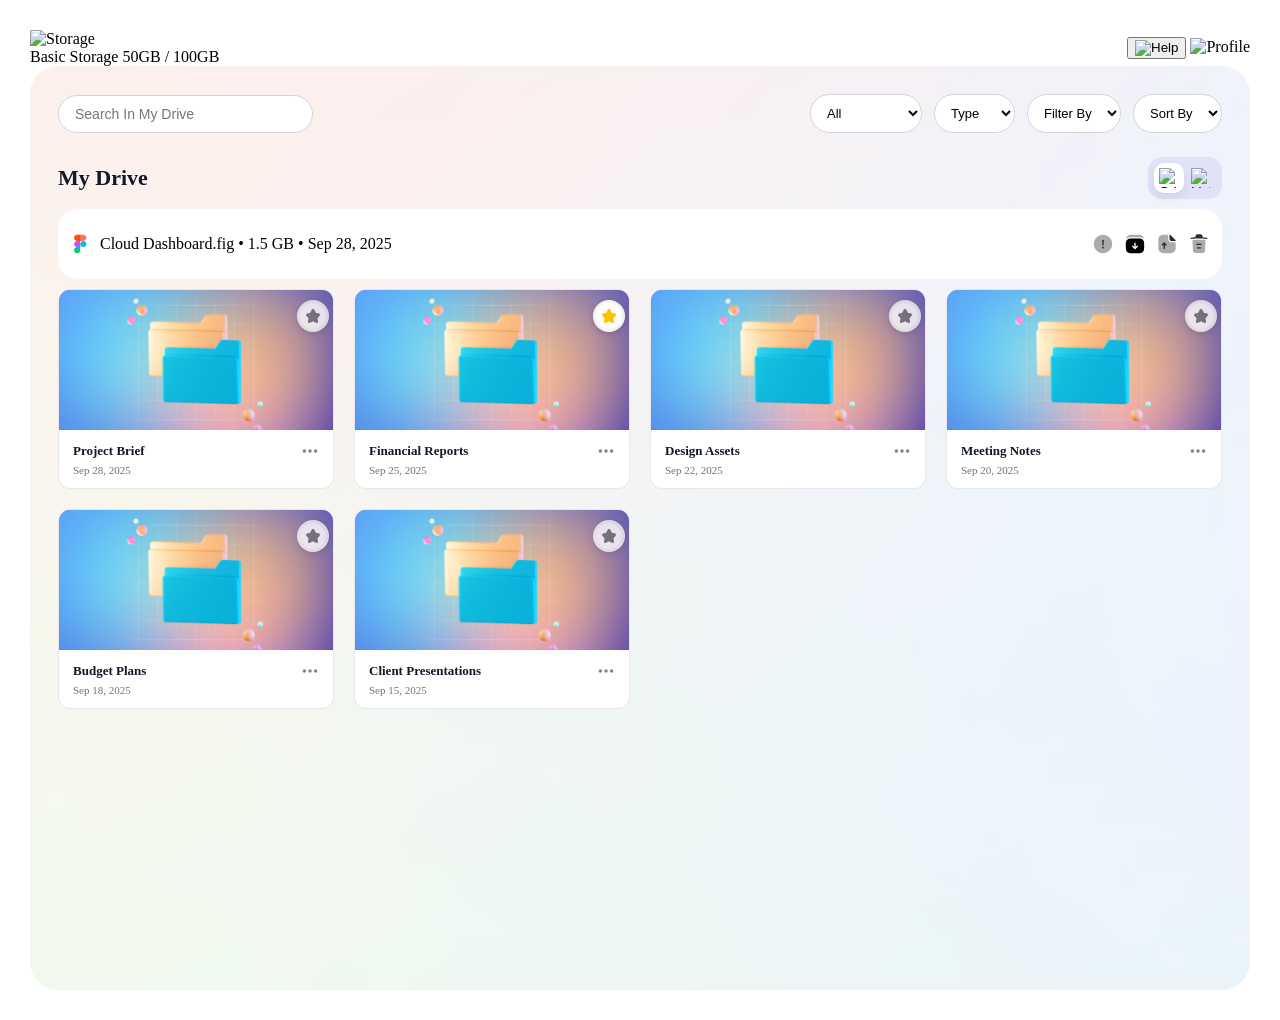
==== pages/bin.html @ cd3e1d52 "latest code 10/01/26" ====
<!DOCTYPE html>
<html lang="en">
  <head>
    <meta charset="UTF-8" />
    <meta name="viewport" content="width=device-width, initial-scale=1.0" />
    <title>My Drive - M'Clime</title>
    <link rel="stylesheet" href="../assets/styles/mydrive-styles.css" />
  </head>
  <body>
    <div class="main-card">
      <!-- Header - same as your original storage header -->
      <header class="header storage-header">
        <div class="storage-left">
          <img
            src="assets/images/header/storage.svg"
            alt="Storage"
            class="storage-icon"
          />

          <div class="storage-info">
            <div class="storage-text">
              <span class="header-title">Basic Storage</span>
              <span class="header-storage">50GB / 100GB</span>
            </div>

            <div class="storage-bar">
              <span class="storage-progress" style="width: 50%"></span>
            </div>
          </div>
        </div>

        <div class="storage-actions">
          <button class="icon-btn">
            <img src="assets/images/header/question.svg" alt="Help" />
          </button>

          <img
            src="assets/images/header/profile.svg"
            alt="Profile"
            class="profile-img"
          />
        </div>
      </header>
      <!-- My Drive Content - Google Drive style grid -->
      <div class="mydrive-content">
        <div class="view-controls">
          <div class="search-bar">
            <input
              type="text"
              class="search-input"
              placeholder="Search In My Drive"
            />
          </div>
          <div class="filters">
            <select class="filter-select">
              <option>All</option>
              <option>Documents</option>
              <option>Images</option>
              <option>Videos</option>
            </select>
            <select class="filter-select">
              <option>Type</option>
              <option>Name</option>
              <option>Size</option>
            </select>
            <select class="filter-select">
              <option>Filter By</option>
              <option>Name</option>
              <option>Size</option>
            </select>
            <select class="filter-select">
              <option>Sort By</option>
              <option>Name</option>
              <option>Size</option>
            </select>
          </div>
        </div>
        <div class="mydrive-header">
          <div class="page-title">My Drive</div>

          <div class="view-toggle">
            <button class="view-btn active">
              <img src="assets/images/mydrive/grid.svg" alt="Grid view" />
            </button>
            <button class="view-btn">
              <img src="assets/images/mydrive/list.svg" alt="List view" />
            </button>
          </div>
        </div>

        <div class="page-header">
          <div class="page-header-info">
            <img src="../assets/images/mydrive/figam_wb.svg" alt="" />
            <p>
              <span>Cloud Dashboard.fig </span> • <span> 1.5 GB </span> •
              <span> Sep 28, 2025</span>
            </p>
            <button class="view_detils">
              <img
                src="../assets/images/mydrive/search_docs.svg"
                alt="search"
                width="16"
                height="16"
              />
              View Details
            </button>
          </div>
          <div class="action_images">
            <img
              src="../assets/images/mydrive/info_circle.svg"
              alt="info"
              width="22"
              height="22"
            />
            <img
              src="../assets/images/mydrive/download.svg"
              alt="download"
              width="22"
              height="22"
            />
            <img
              src="../assets/images/mydrive/rename.svg"
              alt="rename"
              width="22"
              height="22"
            />
            <img
              src="../assets/images/mydrive/delete.svg"
              alt="delete"
              width="22"
              height="22"
            />
          </div>
        </div>
        <div class="files-grid">
          <!-- File Card 1 with both stars -->
          <div class="file-card folder">
            <div class="file-thumbnail">
              <img src="../assets/images/home/file.svg" alt="Folder" />
              <div class="file-rating">
                <img
                  src="../assets/images/home/inactive_star.svg"
                  alt="inactive star"
                  class="rating-icon inactive-star-icon"
                />
              </div>
            </div>
            <div class="file-info">
              <div class="file-name-wrapper">
                <div class="file-name">Project Brief</div>
                <img
                  src="../assets/images/common/three_dot.svg"
                  alt="options"
                  class="three-dots"
                />
              </div>
              <div class="file-date">Sep 28, 2025</div>
            </div>
          </div>

          <!-- File Card 2 with only active star -->
          <div class="file-card folder">
            <div class="file-thumbnail">
              <img src="../assets/images/home/file.svg" alt="Folder" />
              <div class="file-rating">
                <img
                  src="../assets/images/home/star.svg"
                  alt="star"
                  class="rating-icon star-icon"
                />
              </div>
            </div>
            <div class="file-info">
              <div class="file-name-wrapper">
                <div class="file-name">Financial Reports</div>
                <img
                  src="../assets/images/common/three_dot.svg"
                  alt="options"
                  class="three-dots"
                />
              </div>
              <div class="file-date">Sep 25, 2025</div>
            </div>
          </div>

          <!-- File Card 3 with only inactive star -->
          <div class="file-card folder">
            <div class="file-thumbnail">
              <img src="../assets/images/home/file.svg" alt="Folder" />
              <div class="file-rating">
                <img
                  src="../assets/images/home/inactive_star.svg"
                  alt="inactive star"
                  class="rating-icon inactive-star-icon"
                />
              </div>
            </div>
            <div class="file-info">
              <div class="file-name-wrapper">
                <div class="file-name">Design Assets</div>
                <img
                  src="../assets/images/common/three_dot.svg"
                  alt="options"
                  class="three-dots"
                />
              </div>
              <div class="file-date">Sep 22, 2025</div>
            </div>
          </div>

          <!-- File Card 4 with both stars -->
          <div class="file-card folder">
            <div class="file-thumbnail">
              <img src="../assets/images/home/file.svg" alt="Folder" />
              <div class="file-rating">
                <img
                  src="../assets/images/home/inactive_star.svg"
                  alt="inactive star"
                  class="rating-icon inactive-star-icon"
                />
              </div>
            </div>
            <div class="file-info">
              <div class="file-name-wrapper">
                <div class="file-name">Meeting Notes</div>
                <img
                  src="../assets/images/common/three_dot.svg"
                  alt="options"
                  class="three-dots"
                />
              </div>
              <div class="file-date">Sep 20, 2025</div>
            </div>
          </div>

          <!-- File Card 5 with no stars -->
          <div class="file-card folder">
            <div class="file-thumbnail">
              <img src="../assets/images/home/file.svg" alt="Folder" />
              <div class="file-rating">
                <img
                  src="../assets/images/home/inactive_star.svg"
                  alt="inactive star"
                  class="rating-icon inactive-star-icon"
                />
              </div>
            </div>

            <div class="file-info">
              <div class="file-name-wrapper">
                <div class="file-name">Budget Plans</div>
                <img
                  src="../assets/images/common/three_dot.svg"
                  alt="options"
                  class="three-dots"
                />
              </div>
              <div class="file-date">Sep 18, 2025</div>
            </div>
          </div>

          <!-- File Card 6 with both stars -->
          <div class="file-card folder">
            <div class="file-thumbnail">
              <img src="../assets/images/home/file.svg" alt="Folder" />
              <div class="file-rating">
                <img
                  src="../assets/images/home/inactive_star.svg"
                  alt="inactive star"
                  class="rating-icon inactive-star-icon"
                />
              </div>
            </div>
            <div class="file-info">
              <div class="file-name-wrapper">
                <div class="file-name">Client Presentations</div>
                <img
                  src="../assets/images/common/three_dot.svg"
                  alt="options"
                  class="three-dots"
                />
              </div>
              <div class="file-date">Sep 15, 2025</div>
            </div>
          </div>
        </div>
      </div>
    </div>
  </body>
</html>
---- assets/styles/mydrive-styles.css ----
/* mydrive-styles.css */

.main-card {
  flex: 1;
  background: #fff;
  backdrop-filter: blur(10px);
  border-radius: 20px;
  padding: 22px;
  box-shadow: var(--shadow);
  overflow-y: auto;
  display: flex;
  flex-direction: column;
  min-height: calc(100vh - 32px);
}

/* Reuse your existing header styles (just copy them here or import) */
.storage-header {
  display: flex;
  justify-content: space-between;
  align-items: center;
}

/* ... paste all your original .storage-left, .storage-info, .storage-bar, etc. styles here ... */

.mydrive-content {
  background: url("../images/common/global_bg.svg") center / cover no-repeat,
    rgba(255, 255, 255, 0.95);
  min-height: calc(100vh - 32px);
  padding: 28px 28px;
  border-radius: 28px;
}

.view-controls {
  display: flex;
  justify-content: space-between;
  align-items: center;
  margin-bottom: 24px;
  flex-wrap: wrap;
  gap: 16px;
}

.search-bar {
  flex: 1;
  min-width: 280px;
}

.search-input {
  width: 30%;
  padding: 10px 16px;
  border: 1px solid #d1d5db;
  border-radius: 24px;
  font-size: 14px;
  background: white;
}

.filters {
  display: flex;
  gap: 12px;
  flex-wrap: wrap;
}

.filter-select {
  padding: 10px 12px;
  border: 1px solid #d1d5db;
  border-radius: 24px;
  background: white;
  font-size: 13px;
  cursor: pointer;
}

.mydrive-header {
  display: flex;
  align-items: center;
  justify-content: space-between;
  margin-bottom: 10px;
}

.page-title {
  font-size: 22px;
  font-weight: 600;
  color: #111827;
}

/* Toggle container */
.view-toggle {
  display: flex;
  align-items: center;
  background: #eef2ff;
  border-radius: 14px;
  padding: 6px;
  gap: 2px;
  background: #e0e2f7;
}

/* Buttons */
.view-btn {
  width: 30px;
  height: 30px;
  border-radius: 10px;
  border: none;
  background: transparent;
  display: flex;
  align-items: center;
  justify-content: center;
  cursor: pointer;
  transition: all 0.2s ease;
}

/* Active state (blue icon background like image) */
.view-btn.active {
  background: #ffffff;
  box-shadow: 0 4px 10px rgba(0, 0, 0, 0.08);
}

/* Icons */
.view-btn img {
  width: 20px;
  height: 20px;
}

.page-header {
  display: flex;
  justify-content: space-between;
  align-items: center;
  background-color: #fff;
  padding: 10px 12px;
  margin-bottom: 10px;
  border-radius: 20px;
}
.page-header-info {
  display: flex;
  justify-content: center;
  align-items: center;
  gap: 10px;
}
.view_detils {
  display: flex;
  justify-content: center;
  align-items: center;
  background-color: var(--primary);
  padding: 8px 10px;
  gap: 6px;
  color: #fff;
  border-radius: 8px;
  border: var(--primary);
}
.action_images {
  display: flex;
  justify-content: center;
  align-items: center;
  gap: 10px;
}

.files-grid {
  display: grid;
  grid-template-columns: repeat(auto-fill, minmax(220px, 1fr));
  gap: 20px;
}

.file-card {
  background: white;
  border-radius: 12px;
  overflow: hidden;
  border: 1px solid #e5e7eb;
  transition: all 0.2s ease;
  cursor: pointer;
  position: relative;
}

.file-card:hover {
  transform: translateY(-4px);
  box-shadow: 0 10px 20px rgba(0, 0, 0, 0.08);
  border-color: #cbd5e1;
}

.file-thumbnail {
  width: 100%;
  height: 140px;
  background: linear-gradient(135deg, #f3f4f6, #e5e7eb);
  display: flex;
  align-items: center;
  justify-content: center;
  position: relative;
}

.file-thumbnail img {
  width: 100%;
  height: 100%;
  object-fit: cover;
}

.file-card.folder .file-thumbnail {
  background: linear-gradient(135deg, #60a5fa, #a78bfa);
}

/* Star rating styles */
.file-rating {
  position: absolute;
  top: 10px;
  right: 10px;
  display: flex;
  flex-direction: column;
  gap: 4px;
  z-index: 2;
}

.rating-icon {
  width: 20px;
  height: 20px;
  background: rgba(255, 255, 255, 0.9);
  border-radius: 50%;
  padding: 3px;
  box-shadow: 0 2px 6px rgba(0, 0, 0, 0.15);
  transition: all 0.2s ease;
}

.rating-icon:hover {
  transform: scale(1.1);
  box-shadow: 0 3px 8px rgba(0, 0, 0, 0.2);
}

.star-icon {
}

.inactive-star-icon {
  opacity: 0.8;
}

.file-info {
  padding: 12px 14px;
}

.file-name-wrapper {
  display: flex;
  align-items: center;
  justify-content: space-between;
  margin-bottom: 4px;
  gap: 8px;
}

.file-name {
  font-size: 13px;
  font-weight: 600;
  color: #111827;
  white-space: nowrap;
  overflow: hidden;
  text-overflow: ellipsis;
  flex: 1;
}

.three-dots {
  width: 18px;
  height: 18px;
  opacity: 0.6;
  cursor: pointer;
  flex-shrink: 0;
}

.three-dots:hover {
  opacity: 1;
}

.file-date {
  font-size: 11px;
  color: #6b7280;
}

/* Responsive */
@media (max-width: 768px) {
  .files-grid {
    grid-template-columns: repeat(auto-fill, minmax(160px, 1fr));
    gap: 16px;
  }

  .view-controls {
    flex-direction: column;
    align-items: stretch;
  }

  .file-thumbnail {
    height: 120px;
  }

  .rating-icon {
    width: 18px;
    height: 18px;
  }
}

@media (max-width: 480px) {
  .files-grid {
    grid-template-columns: 1fr;
  }

  .file-thumbnail {
    height: 140px;
  }

  .rating-icon {
    width: 22px;
    height: 22px;
  }
}
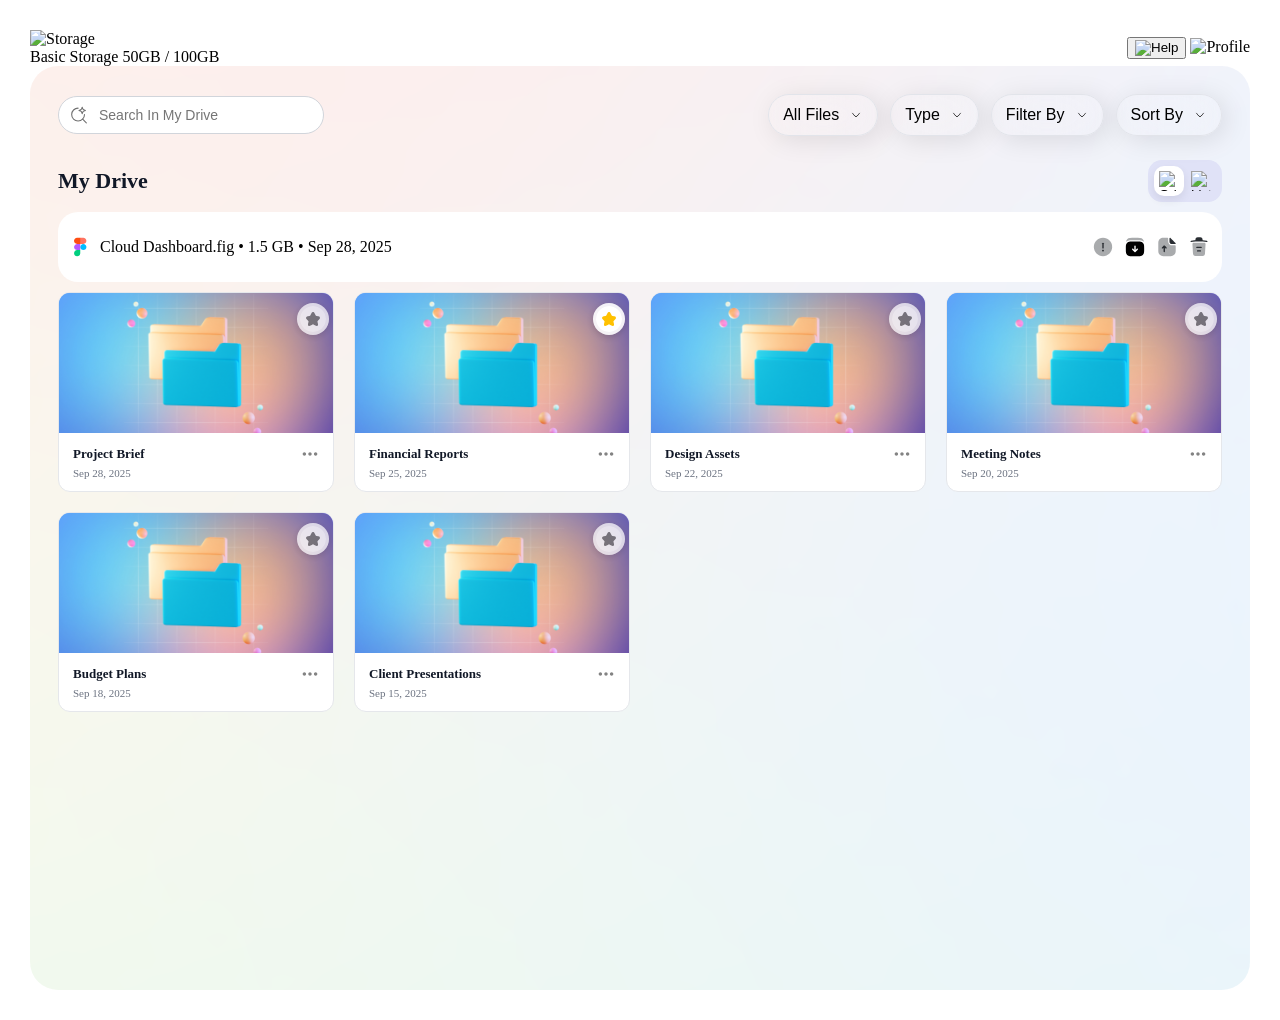
==== commit 955b0d5d: "Implemented common dropdown UI" ====
--- a/pages/bin.html
+++ b/pages/bin.html
@@ -1,290 +1,239 @@
 <!DOCTYPE html>
 <html lang="en">
-  <head>
-    <meta charset="UTF-8" />
-    <meta name="viewport" content="width=device-width, initial-scale=1.0" />
-    <title>My Drive - M'Clime</title>
-    <link rel="stylesheet" href="../assets/styles/mydrive-styles.css" />
-  </head>
-  <body>
-    <div class="main-card">
-      <!-- Header - same as your original storage header -->
-      <header class="header storage-header">
-        <div class="storage-left">
-          <img
-            src="assets/images/header/storage.svg"
-            alt="Storage"
-            class="storage-icon"
-          />
-
-          <div class="storage-info">
-            <div class="storage-text">
-              <span class="header-title">Basic Storage</span>
-              <span class="header-storage">50GB / 100GB</span>
-            </div>
-
-            <div class="storage-bar">
-              <span class="storage-progress" style="width: 50%"></span>
-            </div>
-          </div>
-        </div>
-
-        <div class="storage-actions">
-          <button class="icon-btn">
-            <img src="assets/images/header/question.svg" alt="Help" />
+
+<head>
+  <meta charset="UTF-8" />
+  <meta name="viewport" content="width=device-width, initial-scale=1.0" />
+  <title>My Drive - M'Clime</title>
+  <link rel="stylesheet" href="../assets/styles/mydrive-styles.css" />
+</head>
+
+<body>
+  <div class="main-card">
+    <!-- Header - same as your original storage header -->
+    <header class="header storage-header">
+      <div class="storage-left">
+        <img src="assets/images/header/storage.svg" alt="Storage" class="storage-icon" />
+
+        <div class="storage-info">
+          <div class="storage-text">
+            <span class="header-title">Basic Storage</span>
+            <span class="header-storage">50GB / 100GB</span>
+          </div>
+
+          <div class="storage-bar">
+            <span class="storage-progress" style="width: 50%"></span>
+          </div>
+        </div>
+      </div>
+
+      <div class="storage-actions">
+        <button class="icon-btn">
+          <img src="assets/images/header/question.svg" alt="Help" />
+        </button>
+
+        <img src="assets/images/header/profile.svg" alt="Profile" class="profile-img" />
+      </div>
+    </header>
+    <!-- My Drive Content - Google Drive style grid -->
+    <div class="mydrive-content">
+      <div class="view-controls">
+        <div class="search-bar">
+          <img src="../assets/images/search.svg" alt="search">
+          <input type="text" class="search-input" placeholder="Search In My Drive" />
+        </div>
+        <div class="filters">
+          <div class="custom-dropdown" data-filter="category">
+            <button class="dropdown-btn">
+              <span>All Files</span>
+              <img src="../assets/images/arrow-down.svg" />
+            </button>
+            <ul class="dropdown-menu">
+              <li data-value="all">All Files</li>
+              <li data-value="Documents">Documents</li>
+              <li data-value="Images">Images</li>
+              <li data-value="Videos">Videos</li>
+            </ul>
+          </div>
+
+          <div class="custom-dropdown" data-type="type">
+            <button class="dropdown-btn">
+              <span>Type</span>
+              <img src="../assets/images/arrow-down.svg" />
+            </button>
+            <ul class="dropdown-menu">
+              <li data-value="name">Name</li>
+              <li data-value="size">Size</li>
+            </ul>
+          </div>
+
+          <div class="custom-dropdown" data-type="filter">
+            <button class="dropdown-btn">
+              <span>Filter By</span>
+              <img src="../assets/images/arrow-down.svg" />
+            </button>
+            <ul class="dropdown-menu">
+              <li data-value="name">Name</li>
+              <li data-value="size">Size</li>
+            </ul>
+          </div>
+
+          <div class="custom-dropdown" data-filter="sort">
+            <button class="dropdown-btn">
+              <span>Sort By</span>
+              <img src="../assets/images/arrow-down.svg" />
+            </button>
+            <ul class="dropdown-menu">
+              <li data-value="name">Name</li>
+              <li data-value="size">Size</li>
+              <li data-value="date">Date</li>
+            </ul>
+          </div>
+        </div>
+      </div>
+      <div class="mydrive-header">
+        <div class="page-title">My Drive</div>
+
+        <div class="view-toggle">
+          <button class="view-btn active">
+            <img src="assets/images/mydrive/grid.svg" alt="Grid view" />
           </button>
-
-          <img
-            src="assets/images/header/profile.svg"
-            alt="Profile"
-            class="profile-img"
-          />
-        </div>
-      </header>
-      <!-- My Drive Content - Google Drive style grid -->
-      <div class="mydrive-content">
-        <div class="view-controls">
-          <div class="search-bar">
-            <input
-              type="text"
-              class="search-input"
-              placeholder="Search In My Drive"
-            />
-          </div>
-          <div class="filters">
-            <select class="filter-select">
-              <option>All</option>
-              <option>Documents</option>
-              <option>Images</option>
-              <option>Videos</option>
-            </select>
-            <select class="filter-select">
-              <option>Type</option>
-              <option>Name</option>
-              <option>Size</option>
-            </select>
-            <select class="filter-select">
-              <option>Filter By</option>
-              <option>Name</option>
-              <option>Size</option>
-            </select>
-            <select class="filter-select">
-              <option>Sort By</option>
-              <option>Name</option>
-              <option>Size</option>
-            </select>
-          </div>
-        </div>
-        <div class="mydrive-header">
-          <div class="page-title">My Drive</div>
-
-          <div class="view-toggle">
-            <button class="view-btn active">
-              <img src="assets/images/mydrive/grid.svg" alt="Grid view" />
-            </button>
-            <button class="view-btn">
-              <img src="assets/images/mydrive/list.svg" alt="List view" />
-            </button>
-          </div>
-        </div>
-
-        <div class="page-header">
-          <div class="page-header-info">
-            <img src="../assets/images/mydrive/figam_wb.svg" alt="" />
-            <p>
-              <span>Cloud Dashboard.fig </span> • <span> 1.5 GB </span> •
-              <span> Sep 28, 2025</span>
-            </p>
-            <button class="view_detils">
-              <img
-                src="../assets/images/mydrive/search_docs.svg"
-                alt="search"
-                width="16"
-                height="16"
-              />
-              View Details
-            </button>
-          </div>
-          <div class="action_images">
-            <img
-              src="../assets/images/mydrive/info_circle.svg"
-              alt="info"
-              width="22"
-              height="22"
-            />
-            <img
-              src="../assets/images/mydrive/download.svg"
-              alt="download"
-              width="22"
-              height="22"
-            />
-            <img
-              src="../assets/images/mydrive/rename.svg"
-              alt="rename"
-              width="22"
-              height="22"
-            />
-            <img
-              src="../assets/images/mydrive/delete.svg"
-              alt="delete"
-              width="22"
-              height="22"
-            />
-          </div>
-        </div>
-        <div class="files-grid">
-          <!-- File Card 1 with both stars -->
-          <div class="file-card folder">
-            <div class="file-thumbnail">
-              <img src="../assets/images/home/file.svg" alt="Folder" />
-              <div class="file-rating">
-                <img
-                  src="../assets/images/home/inactive_star.svg"
-                  alt="inactive star"
-                  class="rating-icon inactive-star-icon"
-                />
-              </div>
-            </div>
-            <div class="file-info">
-              <div class="file-name-wrapper">
-                <div class="file-name">Project Brief</div>
-                <img
-                  src="../assets/images/common/three_dot.svg"
-                  alt="options"
-                  class="three-dots"
-                />
-              </div>
-              <div class="file-date">Sep 28, 2025</div>
-            </div>
-          </div>
-
-          <!-- File Card 2 with only active star -->
-          <div class="file-card folder">
-            <div class="file-thumbnail">
-              <img src="../assets/images/home/file.svg" alt="Folder" />
-              <div class="file-rating">
-                <img
-                  src="../assets/images/home/star.svg"
-                  alt="star"
-                  class="rating-icon star-icon"
-                />
-              </div>
-            </div>
-            <div class="file-info">
-              <div class="file-name-wrapper">
-                <div class="file-name">Financial Reports</div>
-                <img
-                  src="../assets/images/common/three_dot.svg"
-                  alt="options"
-                  class="three-dots"
-                />
-              </div>
-              <div class="file-date">Sep 25, 2025</div>
-            </div>
-          </div>
-
-          <!-- File Card 3 with only inactive star -->
-          <div class="file-card folder">
-            <div class="file-thumbnail">
-              <img src="../assets/images/home/file.svg" alt="Folder" />
-              <div class="file-rating">
-                <img
-                  src="../assets/images/home/inactive_star.svg"
-                  alt="inactive star"
-                  class="rating-icon inactive-star-icon"
-                />
-              </div>
-            </div>
-            <div class="file-info">
-              <div class="file-name-wrapper">
-                <div class="file-name">Design Assets</div>
-                <img
-                  src="../assets/images/common/three_dot.svg"
-                  alt="options"
-                  class="three-dots"
-                />
-              </div>
-              <div class="file-date">Sep 22, 2025</div>
-            </div>
-          </div>
-
-          <!-- File Card 4 with both stars -->
-          <div class="file-card folder">
-            <div class="file-thumbnail">
-              <img src="../assets/images/home/file.svg" alt="Folder" />
-              <div class="file-rating">
-                <img
-                  src="../assets/images/home/inactive_star.svg"
-                  alt="inactive star"
-                  class="rating-icon inactive-star-icon"
-                />
-              </div>
-            </div>
-            <div class="file-info">
-              <div class="file-name-wrapper">
-                <div class="file-name">Meeting Notes</div>
-                <img
-                  src="../assets/images/common/three_dot.svg"
-                  alt="options"
-                  class="three-dots"
-                />
-              </div>
-              <div class="file-date">Sep 20, 2025</div>
-            </div>
-          </div>
-
-          <!-- File Card 5 with no stars -->
-          <div class="file-card folder">
-            <div class="file-thumbnail">
-              <img src="../assets/images/home/file.svg" alt="Folder" />
-              <div class="file-rating">
-                <img
-                  src="../assets/images/home/inactive_star.svg"
-                  alt="inactive star"
-                  class="rating-icon inactive-star-icon"
-                />
-              </div>
-            </div>
-
-            <div class="file-info">
-              <div class="file-name-wrapper">
-                <div class="file-name">Budget Plans</div>
-                <img
-                  src="../assets/images/common/three_dot.svg"
-                  alt="options"
-                  class="three-dots"
-                />
-              </div>
-              <div class="file-date">Sep 18, 2025</div>
-            </div>
-          </div>
-
-          <!-- File Card 6 with both stars -->
-          <div class="file-card folder">
-            <div class="file-thumbnail">
-              <img src="../assets/images/home/file.svg" alt="Folder" />
-              <div class="file-rating">
-                <img
-                  src="../assets/images/home/inactive_star.svg"
-                  alt="inactive star"
-                  class="rating-icon inactive-star-icon"
-                />
-              </div>
-            </div>
-            <div class="file-info">
-              <div class="file-name-wrapper">
-                <div class="file-name">Client Presentations</div>
-                <img
-                  src="../assets/images/common/three_dot.svg"
-                  alt="options"
-                  class="three-dots"
-                />
-              </div>
-              <div class="file-date">Sep 15, 2025</div>
-            </div>
+          <button class="view-btn">
+            <img src="assets/images/mydrive/list.svg" alt="List view" />
+          </button>
+        </div>
+      </div>
+
+      <div class="page-header">
+        <div class="page-header-info">
+          <img src="../assets/images/mydrive/figam_wb.svg" alt="" />
+          <p>
+            <span>Cloud Dashboard.fig </span> • <span> 1.5 GB </span> •
+            <span> Sep 28, 2025</span>
+          </p>
+          <button class="view_detils">
+            <img src="../assets/images/mydrive/search_docs.svg" alt="search" width="16" height="16" />
+            View Details
+          </button>
+        </div>
+        <div class="action_images">
+          <img src="../assets/images/mydrive/info_circle.svg" alt="info" width="22" height="22" />
+          <img src="../assets/images/mydrive/download.svg" alt="download" width="22" height="22" />
+          <img src="../assets/images/mydrive/rename.svg" alt="rename" width="22" height="22" />
+          <img src="../assets/images/mydrive/delete.svg" alt="delete" width="22" height="22" />
+        </div>
+      </div>
+      <div class="files-grid">
+        <!-- File Card 1 with both stars -->
+        <div class="file-card folder">
+          <div class="file-thumbnail">
+            <img src="../assets/images/home/file.svg" alt="Folder" />
+            <div class="file-rating">
+              <img src="../assets/images/home/inactive_star.svg" alt="inactive star"
+                class="rating-icon inactive-star-icon" />
+            </div>
+          </div>
+          <div class="file-info">
+            <div class="file-name-wrapper">
+              <div class="file-name">Project Brief</div>
+              <img src="../assets/images/common/three_dot.svg" alt="options" class="three-dots" />
+            </div>
+            <div class="file-date">Sep 28, 2025</div>
+          </div>
+        </div>
+
+        <!-- File Card 2 with only active star -->
+        <div class="file-card folder">
+          <div class="file-thumbnail">
+            <img src="../assets/images/home/file.svg" alt="Folder" />
+            <div class="file-rating">
+              <img src="../assets/images/home/star.svg" alt="star" class="rating-icon star-icon" />
+            </div>
+          </div>
+          <div class="file-info">
+            <div class="file-name-wrapper">
+              <div class="file-name">Financial Reports</div>
+              <img src="../assets/images/common/three_dot.svg" alt="options" class="three-dots" />
+            </div>
+            <div class="file-date">Sep 25, 2025</div>
+          </div>
+        </div>
+
+        <!-- File Card 3 with only inactive star -->
+        <div class="file-card folder">
+          <div class="file-thumbnail">
+            <img src="../assets/images/home/file.svg" alt="Folder" />
+            <div class="file-rating">
+              <img src="../assets/images/home/inactive_star.svg" alt="inactive star"
+                class="rating-icon inactive-star-icon" />
+            </div>
+          </div>
+          <div class="file-info">
+            <div class="file-name-wrapper">
+              <div class="file-name">Design Assets</div>
+              <img src="../assets/images/common/three_dot.svg" alt="options" class="three-dots" />
+            </div>
+            <div class="file-date">Sep 22, 2025</div>
+          </div>
+        </div>
+
+        <!-- File Card 4 with both stars -->
+        <div class="file-card folder">
+          <div class="file-thumbnail">
+            <img src="../assets/images/home/file.svg" alt="Folder" />
+            <div class="file-rating">
+              <img src="../assets/images/home/inactive_star.svg" alt="inactive star"
+                class="rating-icon inactive-star-icon" />
+            </div>
+          </div>
+          <div class="file-info">
+            <div class="file-name-wrapper">
+              <div class="file-name">Meeting Notes</div>
+              <img src="../assets/images/common/three_dot.svg" alt="options" class="three-dots" />
+            </div>
+            <div class="file-date">Sep 20, 2025</div>
+          </div>
+        </div>
+
+        <!-- File Card 5 with no stars -->
+        <div class="file-card folder">
+          <div class="file-thumbnail">
+            <img src="../assets/images/home/file.svg" alt="Folder" />
+            <div class="file-rating">
+              <img src="../assets/images/home/inactive_star.svg" alt="inactive star"
+                class="rating-icon inactive-star-icon" />
+            </div>
+          </div>
+
+          <div class="file-info">
+            <div class="file-name-wrapper">
+              <div class="file-name">Budget Plans</div>
+              <img src="../assets/images/common/three_dot.svg" alt="options" class="three-dots" />
+            </div>
+            <div class="file-date">Sep 18, 2025</div>
+          </div>
+        </div>
+
+        <!-- File Card 6 with both stars -->
+        <div class="file-card folder">
+          <div class="file-thumbnail">
+            <img src="../assets/images/home/file.svg" alt="Folder" />
+            <div class="file-rating">
+              <img src="../assets/images/home/inactive_star.svg" alt="inactive star"
+                class="rating-icon inactive-star-icon" />
+            </div>
+          </div>
+          <div class="file-info">
+            <div class="file-name-wrapper">
+              <div class="file-name">Client Presentations</div>
+              <img src="../assets/images/common/three_dot.svg" alt="options" class="three-dots" />
+            </div>
+            <div class="file-date">Sep 15, 2025</div>
           </div>
         </div>
       </div>
     </div>
-  </body>
-</html>
+  </div>
+</body>
+
+</html>
--- a/assets/styles/mydrive-styles.css
+++ b/assets/styles/mydrive-styles.css
@@ -42,15 +42,26 @@
 .search-bar {
   flex: 1;
   min-width: 280px;
+  position: relative;
+}
+
+.search-bar img {
+  position: absolute;
+  top: 8px;
+  left: 10px;
 }
 
 .search-input {
   width: 30%;
-  padding: 10px 16px;
+  padding: 10px 16px 10px 40px;
   border: 1px solid #d1d5db;
   border-radius: 24px;
   font-size: 14px;
   background: white;
+}
+
+.search-input:focus {
+  outline: none;
 }
 
 .filters {
@@ -66,6 +77,69 @@
   background: white;
   font-size: 13px;
   cursor: pointer;
+}
+
+.custom-dropdown {
+  position: relative;
+  min-width: fit-content;
+  font-family: inherit;
+}
+
+.dropdown-btn {
+  width: 100%;
+  height: 42px;
+  padding: 0 14px;
+  background: transparent;
+  border: 1px solid #e2e4ea;
+  color: var(--text-base);
+  border-radius: 10px;
+  display: flex;
+  justify-content: space-between;
+  align-items: center;
+  cursor: pointer;
+  font-size: 16px;
+  font-weight: 400;
+  gap: 10px;
+  backdrop-filter: blur(23px);
+  box-shadow: 5px 4px 27px 0px #0000001A;
+  border-radius: 100px;
+}
+
+.dropdown-btn img {
+  width: 14px;
+  transition: transform 0.2s ease;
+}
+
+.custom-dropdown.active .dropdown-btn img {
+  transform: rotate(180deg);
+}
+
+.dropdown-menu {
+  position: absolute;
+  top: 48px;
+  left: 0;
+  width: 100%;
+  background: #fff;
+  border: 1px solid #e2e4ea;
+  border-radius: 10px;
+  box-shadow: 0 8px 24px rgba(0, 0, 0, 0.08);
+  display: none;
+  z-index: 100;
+  overflow: hidden;
+}
+
+.dropdown-menu li {
+  padding: 10px 14px;
+  cursor: pointer;
+  font-size: 14px;
+}
+
+.dropdown-menu li:hover {
+  background: #f5f7fb;
+}
+
+.custom-dropdown.active .dropdown-menu {
+  display: block;
 }
 
 .mydrive-header {
@@ -127,12 +201,14 @@
   margin-bottom: 10px;
   border-radius: 20px;
 }
+
 .page-header-info {
   display: flex;
   justify-content: center;
   align-items: center;
   gap: 10px;
 }
+
 .view_detils {
   display: flex;
   justify-content: center;
@@ -144,6 +220,7 @@
   border-radius: 8px;
   border: var(--primary);
 }
+
 .action_images {
   display: flex;
   justify-content: center;
@@ -219,9 +296,6 @@
   box-shadow: 0 3px 8px rgba(0, 0, 0, 0.2);
 }
 
-.star-icon {
-}
-
 .inactive-star-icon {
   opacity: 0.8;
 }
@@ -300,4 +374,4 @@
     width: 22px;
     height: 22px;
   }
-}
+}
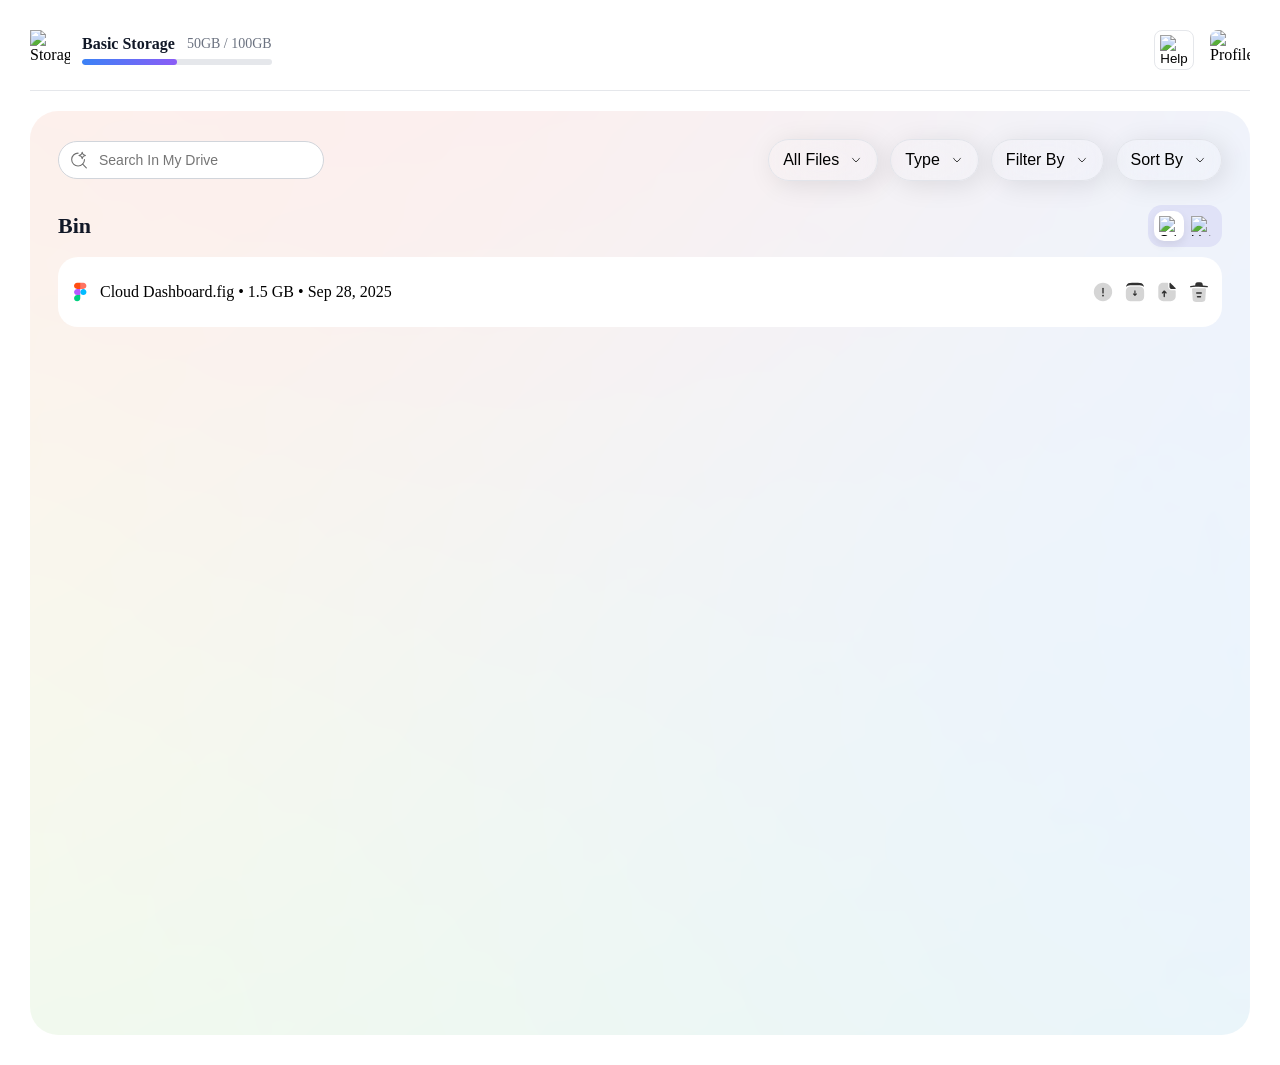
==== commit 3cdc41fa: "starred and bin" ====
--- a/pages/bin.html
+++ b/pages/bin.html
@@ -4,8 +4,8 @@
 <head>
   <meta charset="UTF-8" />
   <meta name="viewport" content="width=device-width, initial-scale=1.0" />
-  <title>My Drive - M'Clime</title>
-  <link rel="stylesheet" href="../assets/styles/mydrive-styles.css" />
+  <title>Bin - M'Clime</title>
+  <link rel="stylesheet" href="../assets/styles/bin-styles.css" />
 </head>
 
 <body>
@@ -92,13 +92,13 @@
         </div>
       </div>
       <div class="mydrive-header">
-        <div class="page-title">My Drive</div>
+        <div class="page-title">Bin</div>
 
         <div class="view-toggle">
-          <button class="view-btn active">
+          <button class="view-btn active" data-view="grid">
             <img src="assets/images/mydrive/grid.svg" alt="Grid view" />
           </button>
-          <button class="view-btn">
+          <button class="view-btn" data-view="list">
             <img src="assets/images/mydrive/list.svg" alt="List view" />
           </button>
         </div>
@@ -123,117 +123,10 @@
           <img src="../assets/images/mydrive/delete.svg" alt="delete" width="22" height="22" />
         </div>
       </div>
-      <div class="files-grid">
-        <!-- File Card 1 with both stars -->
-        <div class="file-card folder">
-          <div class="file-thumbnail">
-            <img src="../assets/images/home/file.svg" alt="Folder" />
-            <div class="file-rating">
-              <img src="../assets/images/home/inactive_star.svg" alt="inactive star"
-                class="rating-icon inactive-star-icon" />
-            </div>
-          </div>
-          <div class="file-info">
-            <div class="file-name-wrapper">
-              <div class="file-name">Project Brief</div>
-              <img src="../assets/images/common/three_dot.svg" alt="options" class="three-dots" />
-            </div>
-            <div class="file-date">Sep 28, 2025</div>
-          </div>
-        </div>
-
-        <!-- File Card 2 with only active star -->
-        <div class="file-card folder">
-          <div class="file-thumbnail">
-            <img src="../assets/images/home/file.svg" alt="Folder" />
-            <div class="file-rating">
-              <img src="../assets/images/home/star.svg" alt="star" class="rating-icon star-icon" />
-            </div>
-          </div>
-          <div class="file-info">
-            <div class="file-name-wrapper">
-              <div class="file-name">Financial Reports</div>
-              <img src="../assets/images/common/three_dot.svg" alt="options" class="three-dots" />
-            </div>
-            <div class="file-date">Sep 25, 2025</div>
-          </div>
-        </div>
-
-        <!-- File Card 3 with only inactive star -->
-        <div class="file-card folder">
-          <div class="file-thumbnail">
-            <img src="../assets/images/home/file.svg" alt="Folder" />
-            <div class="file-rating">
-              <img src="../assets/images/home/inactive_star.svg" alt="inactive star"
-                class="rating-icon inactive-star-icon" />
-            </div>
-          </div>
-          <div class="file-info">
-            <div class="file-name-wrapper">
-              <div class="file-name">Design Assets</div>
-              <img src="../assets/images/common/three_dot.svg" alt="options" class="three-dots" />
-            </div>
-            <div class="file-date">Sep 22, 2025</div>
-          </div>
-        </div>
-
-        <!-- File Card 4 with both stars -->
-        <div class="file-card folder">
-          <div class="file-thumbnail">
-            <img src="../assets/images/home/file.svg" alt="Folder" />
-            <div class="file-rating">
-              <img src="../assets/images/home/inactive_star.svg" alt="inactive star"
-                class="rating-icon inactive-star-icon" />
-            </div>
-          </div>
-          <div class="file-info">
-            <div class="file-name-wrapper">
-              <div class="file-name">Meeting Notes</div>
-              <img src="../assets/images/common/three_dot.svg" alt="options" class="three-dots" />
-            </div>
-            <div class="file-date">Sep 20, 2025</div>
-          </div>
-        </div>
-
-        <!-- File Card 5 with no stars -->
-        <div class="file-card folder">
-          <div class="file-thumbnail">
-            <img src="../assets/images/home/file.svg" alt="Folder" />
-            <div class="file-rating">
-              <img src="../assets/images/home/inactive_star.svg" alt="inactive star"
-                class="rating-icon inactive-star-icon" />
-            </div>
-          </div>
-
-          <div class="file-info">
-            <div class="file-name-wrapper">
-              <div class="file-name">Budget Plans</div>
-              <img src="../assets/images/common/three_dot.svg" alt="options" class="three-dots" />
-            </div>
-            <div class="file-date">Sep 18, 2025</div>
-          </div>
-        </div>
-
-        <!-- File Card 6 with both stars -->
-        <div class="file-card folder">
-          <div class="file-thumbnail">
-            <img src="../assets/images/home/file.svg" alt="Folder" />
-            <div class="file-rating">
-              <img src="../assets/images/home/inactive_star.svg" alt="inactive star"
-                class="rating-icon inactive-star-icon" />
-            </div>
-          </div>
-          <div class="file-info">
-            <div class="file-name-wrapper">
-              <div class="file-name">Client Presentations</div>
-              <img src="../assets/images/common/three_dot.svg" alt="options" class="three-dots" />
-            </div>
-            <div class="file-date">Sep 15, 2025</div>
-          </div>
-        </div>
-      </div>
+      <div class="files-grid" id="filesContainer"></div>
     </div>
   </div>
+
 </body>
 
 </html>
--- a/assets/styles/bin-styles.css
+++ b/assets/styles/bin-styles.css
@@ -0,0 +1,665 @@
+/* bin-styles.css - copied from mydrive-styles.css */
+
+/* mydrive-styles.css */
+
+.main-card {
+  flex: 1;
+  background: #fff;
+  backdrop-filter: blur(10px);
+  border-radius: 20px;
+  padding: 22px;
+  box-shadow: var(--shadow);
+  overflow-y: auto;
+  display: flex;
+  flex-direction: column;
+  min-height: calc(100vh - 32px);
+}
+
+/* Header Styles */
+.storage-header {
+  display: flex;
+  justify-content: space-between;
+  align-items: center;
+  padding-bottom: 20px;
+  margin-bottom: 20px;
+  border-bottom: 1px solid #e5e7eb;
+}
+
+.storage-left {
+  display: flex;
+  align-items: center;
+  gap: 12px;
+}
+
+.storage-icon {
+  width: 40px;
+  height: 40px;
+}
+
+.storage-info {
+  flex: 1;
+}
+
+.storage-text {
+  display: flex;
+  align-items: center;
+  gap: 12px;
+  margin-bottom: 6px;
+}
+
+.header-title {
+  font-size: 16px;
+  font-weight: 600;
+  color: #111827;
+}
+
+.header-storage {
+  font-size: 14px;
+  color: #6b7280;
+}
+
+.storage-bar {
+  height: 6px;
+  background: #e5e7eb;
+  border-radius: 3px;
+  overflow: hidden;
+}
+
+.storage-progress {
+  display: block;
+  height: 100%;
+  background: linear-gradient(90deg, #3b82f6, #8b5cf6);
+  border-radius: 3px;
+}
+
+.storage-actions {
+  display: flex;
+  align-items: center;
+  gap: 16px;
+}
+
+.icon-btn {
+  width: 40px;
+  height: 40px;
+  border-radius: 8px;
+  border: 1px solid #e5e7eb;
+  background: white;
+  display: flex;
+  align-items: center;
+  justify-content: center;
+  cursor: pointer;
+  transition: all 0.2s ease;
+}
+
+.icon-btn:hover {
+  background: #f3f4f6;
+}
+
+.profile-img {
+  width: 40px;
+  height: 40px;
+  border-radius: 8px;
+  object-fit: cover;
+}
+
+.mydrive-content {
+  background: url("../images/common/global_bg.svg") center / cover no-repeat,
+    rgba(255, 255, 255, 0.95);
+  min-height: calc(100vh - 32px);
+  padding: 28px 28px;
+  border-radius: 28px;
+}
+
+.view-controls {
+  display: flex;
+  justify-content: space-between;
+  align-items: center;
+  margin-bottom: 24px;
+  flex-wrap: wrap;
+  gap: 16px;
+}
+
+.search-bar {
+  flex: 1;
+  min-width: 280px;
+  position: relative;
+}
+
+.search-bar img {
+  position: absolute;
+  top: 8px;
+  left: 10px;
+}
+
+.search-input {
+  width: 30%;
+  padding: 10px 16px 10px 40px;
+  border: 1px solid #d1d5db;
+  border-radius: 24px;
+  font-size: 14px;
+  background: white;
+}
+
+.search-input:focus {
+  outline: none;
+}
+
+.filters {
+  display: flex;
+  gap: 12px;
+  flex-wrap: wrap;
+}
+
+.filter-select {
+  padding: 10px 12px;
+  border: 1px solid #d1d5db;
+  border-radius: 24px;
+  background: white;
+  font-size: 13px;
+  cursor: pointer;
+}
+
+.custom-dropdown {
+  position: relative;
+  min-width: fit-content;
+  font-family: inherit;
+}
+
+.dropdown-btn {
+  width: 100%;
+  height: 42px;
+  padding: 0 14px;
+  background: transparent;
+  border: 1px solid #e2e4ea;
+  color: var(--text-base);
+  border-radius: 10px;
+  display: flex;
+  justify-content: space-between;
+  align-items: center;
+  cursor: pointer;
+  font-size: 16px;
+  font-weight: 400;
+  gap: 10px;
+  backdrop-filter: blur(23px);
+  box-shadow: 5px 4px 27px 0px #0000001A;
+  border-radius: 100px;
+}
+
+.dropdown-btn img {
+  width: 14px;
+  transition: transform 0.2s ease;
+}
+
+.custom-dropdown.active .dropdown-btn img {
+  transform: rotate(180deg);
+}
+
+.dropdown-menu {
+  position: absolute;
+  top: 48px;
+  left: 0;
+  width: 100%;
+  background: #fff;
+  border: 1px solid #e2e4ea;
+  border-radius: 10px;
+  box-shadow: 0 8px 24px rgba(0, 0, 0, 0.08);
+  display: none;
+  z-index: 100;
+  overflow: hidden;
+}
+
+.dropdown-menu li {
+  padding: 10px 14px;
+  cursor: pointer;
+  font-size: 14px;
+}
+
+.dropdown-menu li:hover {
+  background: #f5f7fb;
+}
+
+.custom-dropdown.active .dropdown-menu {
+  display: block;
+}
+
+.mydrive-header {
+  display: flex;
+  align-items: center;
+  justify-content: space-between;
+  margin-bottom: 10px;
+}
+
+.page-title {
+  font-size: 22px;
+  font-weight: 600;
+  color: #111827;
+}
+
+/* Toggle container */
+.view-toggle {
+  display: flex;
+  align-items: center;
+  background: #eef2ff;
+  border-radius: 14px;
+  padding: 6px;
+  gap: 2px;
+  background: #e0e2f7;
+}
+
+/* Buttons */
+.view-btn {
+  width: 30px;
+  height: 30px;
+  border-radius: 10px;
+  border: none;
+  background: transparent;
+  display: flex;
+  align-items: center;
+  justify-content: center;
+  cursor: pointer;
+  transition: all 0.2s ease;
+}
+
+/* Active state (blue icon background like image) */
+.view-btn.active {
+  background: #ffffff;
+  box-shadow: 0 4px 10px rgba(0, 0, 0, 0.08);
+}
+
+/* Icons */
+.view-btn img {
+  width: 20px;
+  height: 20px;
+}
+
+.page-header {
+  display: flex;
+  justify-content: space-between;
+  align-items: center;
+  background-color: #fff;
+  padding: 10px 12px;
+  margin-bottom: 20px;
+  border-radius: 20px;
+}
+
+.page-header-info {
+  display: flex;
+  justify-content: center;
+  align-items: center;
+  gap: 10px;
+}
+
+.view_detils {
+  display: flex;
+  justify-content: center;
+  align-items: center;
+  background-color: var(--primary);
+  padding: 8px 10px;
+  gap: 6px;
+  color: #fff;
+  border-radius: 8px;
+  border: var(--primary);
+}
+
+.action_images {
+  display: flex;
+  justify-content: center;
+  align-items: center;
+  gap: 10px;
+}
+
+/* Grid View Styles */
+.files-grid {
+  display: grid;
+  grid-template-columns: repeat(auto-fill, minmax(220px, 1fr));
+  gap: 20px;
+}
+
+.file-card {
+  background: white;
+  border-radius: 12px;
+  overflow: hidden;
+  border: 1px solid #e5e7eb;
+  transition: all 0.2s ease;
+  cursor: pointer;
+  position: relative;
+}
+
+.file-card:hover {
+  transform: translateY(-4px);
+  box-shadow: 0 10px 20px rgba(0, 0, 0, 0.08);
+  border-color: #cbd5e1;
+}
+
+.file-thumbnail {
+  width: 100%;
+  height: 140px;
+  background: linear-gradient(135deg, #f3f4f6, #e5e7eb);
+  display: flex;
+  align-items: center;
+  justify-content: center;
+  position: relative;
+}
+
+.file-thumbnail img {
+  width: 100%;
+  height: 100%;
+  object-fit: cover;
+}
+
+.file-card.folder .file-thumbnail {
+  background: linear-gradient(135deg, #60a5fa, #a78bfa);
+}
+
+/* Star rating styles */
+.file-rating {
+  position: absolute;
+  top: 10px;
+  right: 10px;
+  display: flex;
+  flex-direction: column;
+  gap: 4px;
+  z-index: 2;
+}
+
+.rating-icon {
+  width: 20px;
+  height: 20px;
+  background: rgba(255, 255, 255, 0.9);
+  border-radius: 50%;
+  padding: 3px;
+  box-shadow: 0 2px 6px rgba(0, 0, 0, 0.15);
+  transition: all 0.2s ease;
+}
+
+.rating-icon:hover {
+  transform: scale(1.1);
+  box-shadow: 0 3px 8px rgba(0, 0, 0, 0.2);
+}
+
+.inactive-star-icon {
+  opacity: 0.8;
+}
+
+.file-info {
+  padding: 12px 14px;
+}
+
+.file-name-wrapper {
+  display: flex;
+  align-items: center;
+  justify-content: space-between;
+  margin-bottom: 4px;
+  gap: 8px;
+}
+
+.file-name {
+  font-size: 13px;
+  font-weight: 600;
+  color: #111827;
+  white-space: nowrap;
+  overflow: hidden;
+  text-overflow: ellipsis;
+  flex: 1;
+}
+
+.three-dots {
+  width: 18px;
+  height: 18px;
+  opacity: 0.6;
+  cursor: pointer;
+  flex-shrink: 0;
+}
+
+.three-dots:hover {
+  opacity: 1;
+}
+
+.file-date {
+  font-size: 11px;
+  color: #6b7280;
+}
+
+/* List View Styles */
+.files-grid.list-view {
+  display: block;
+  background: none;
+  /* border-radius: 12px; */
+  /* border: 1px solid #e5e7eb; */
+  overflow: hidden;
+}
+
+.files-table {
+  width: 100%;
+  border-collapse: collapse;
+  min-width: 800px;
+}
+
+.files-table thead {
+  background: #f9fafb;
+  border-bottom: 2px solid #e5e7eb;
+}
+
+.files-table th {
+  padding: 16px 20px;
+  text-align: left;
+  font-size: 13px;
+  font-weight: 600;
+  color: #6b7280;
+  /* text-transform: uppercase; */
+  letter-spacing: 0.05em;
+}
+
+.table-header-cell {
+  display: flex;
+  align-items: center;
+  gap: 8px;
+  white-space: nowrap;
+}
+
+.sort-icon {
+  width: 12px;
+  height: 12px;
+  opacity: 0.5;
+  cursor: pointer;
+}
+
+.sort-icon:hover {
+  opacity: 1;
+}
+
+.files-table td {
+  padding: 16px 20px;
+  border-bottom: 1px solid #f3f4f6;
+  font-size: 14px;
+  color: #374151;
+  vertical-align: middle;
+}
+
+.files-table tr:last-child td {
+  border-bottom: none;
+}
+
+.files-table tr:hover {
+  background: #2152910a;
+}
+
+/* File info cell in table */
+.file-info-cell {
+  display: flex;
+  align-items: center;
+  gap: 12px;
+}
+
+.file-icon-wrapper {
+  position: relative;
+  width: 40px;
+  height: 40px;
+  display: flex;
+  align-items: center;
+  justify-content: center;
+}
+
+.file-icon {
+  width: 38px;
+  height: 38px;
+}
+
+.file-star-icon {
+  position: absolute;
+  top: -4px;
+  right: -4px;
+  width: 16px;
+  height: 16px;
+  background: white;
+  border-radius: 50%;
+  padding: 2px;
+  box-shadow: 0 2px 4px rgba(0, 0, 0, 0.1);
+}
+
+.file-details {
+  flex: 1;
+  min-width: 0;
+}
+
+.file-name-table {
+  font-weight: 600;
+  color: #111827;
+  margin-bottom: 2px;
+  white-space: nowrap;
+  overflow: hidden;
+  text-overflow: ellipsis;
+}
+
+.file-format {
+  font-size: 12px;
+  color: #6b7280;
+  justify-content: start;
+  align-items: center;
+  display: flex;
+  gap: 3px;
+}
+
+/* Category badge */
+.category-badge {
+  display: inline-block;
+  padding: 4px 10px;
+  background: #e0e7ff;
+  color: #4338ca;
+  border-radius: 20px;
+  font-size: 12px;
+  font-weight: 500;
+}
+
+/* Actions in table */
+.action-buttons {
+  display: flex;
+  gap: 8px;
+}
+
+.action-btn {
+  /* width: 32px;
+  height: 32px;
+  display: flex;
+  align-items: center;
+  justify-content: center;
+  cursor: pointer;
+  transition: all 0.2s ease; */
+  border: none;
+  background: none;
+}
+
+.action-btn:hover {
+  background: none;
+  transform: translateY(-1px);
+  cursor: pointer;
+}
+
+.action-btn img {
+  opacity: 0.7;
+  width: 24px;
+  height: 24px;
+}
+
+.action-btn:hover img {
+  opacity: 1;
+}
+
+/* Column widths */
+.th-name {
+  width:30%;
+  min-width: 250px;
+}
+.th-category {
+  width: 20%;
+  min-width: 120px;
+}
+.th-date {
+  width: 20%;
+  min-width: 120px;
+}
+.th-size {
+  width: 15%;
+  min-width: 100px;
+}
+.th-actions {
+  width: 15%;
+  min-width: 150px;
+}
+
+/* Responsive */
+@media (max-width: 1200px) {
+  .files-grid {
+    grid-template-columns: repeat(auto-fill, minmax(200px, 1fr));
+    gap: 16px;
+  }
+
+  .files-table {
+    min-width: 600px;
+  }
+}
+
+@media (max-width: 768px) {
+  .files-grid {
+    grid-template-columns: repeat(auto-fill, minmax(160px, 1fr));
+    gap: 16px;
+  }
+
+  .view-controls {
+    flex-direction: column;
+    align-items: stretch;
+  }
+
+  .file-thumbnail {
+    height: 120px;
+  }
+
+  .rating-icon {
+    width: 18px;
+    height: 18px;
+  }
+
+  .search-input {
+    width: 100%;
+  }
+
+  .files-grid.list-view {
+    overflow-x: auto;
+  }
+}
+
+@media (max-width: 480px) {
+  .files-grid {
+    grid-template-columns: repeat(auto-fill, minmax(140px, 1fr));
+    gap: 12px;
+  }
+
+  .file-thumbnail {
+    height: 100px;
+  }
+
+  .rating-icon {
+    width: 16px;
+    height: 16px;
+  }
+}
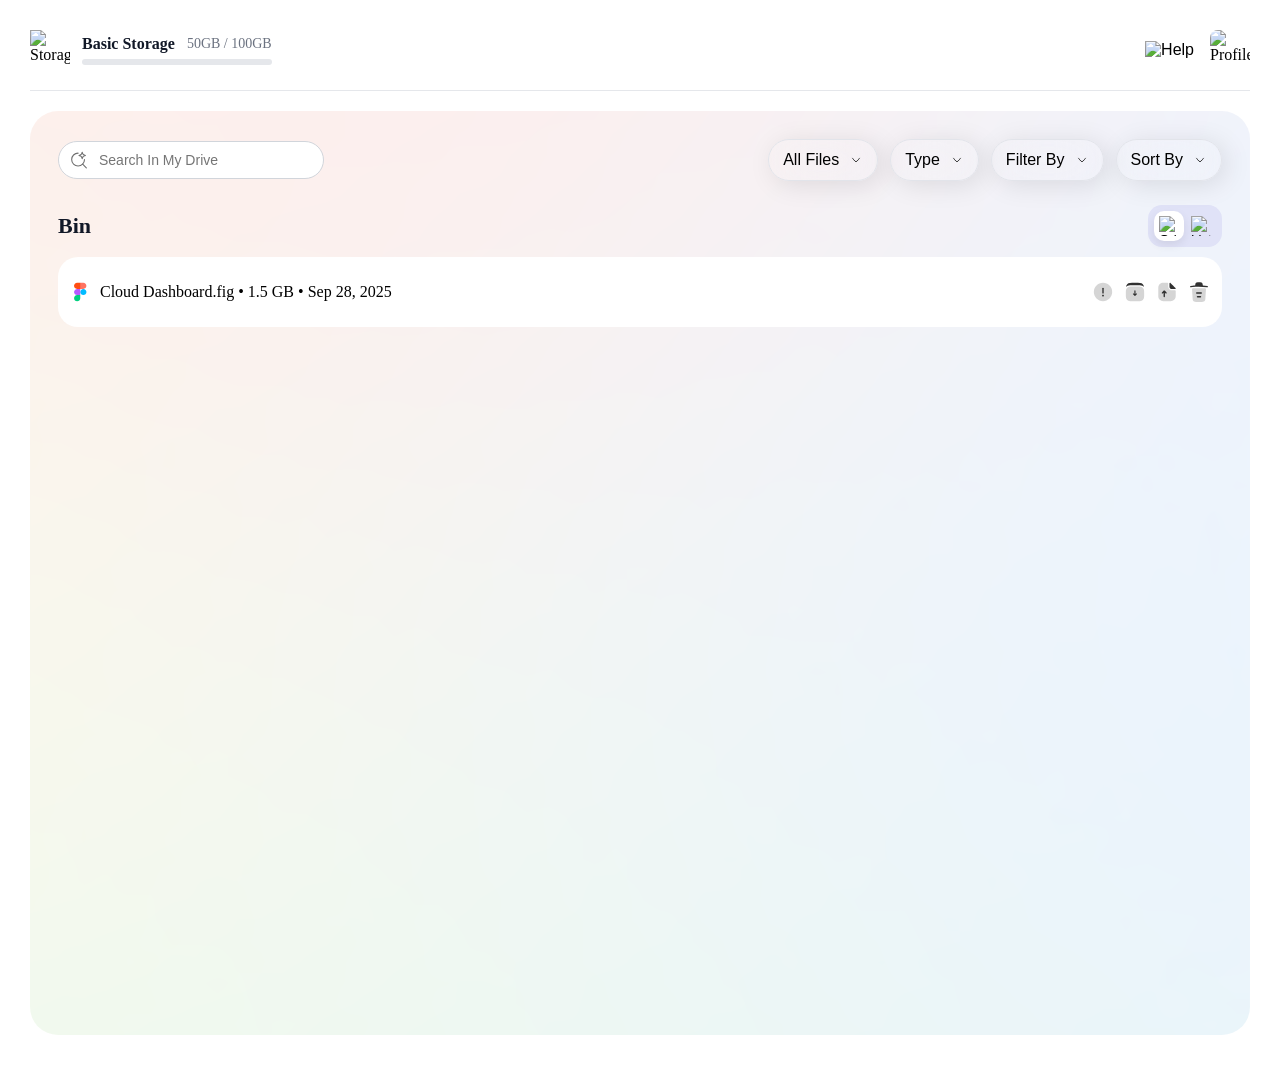
==== commit aea68f43: "Implemented the header question dropdown" ====
--- a/pages/bin.html
+++ b/pages/bin.html
@@ -28,9 +28,18 @@
       </div>
 
       <div class="storage-actions">
-        <button class="icon-btn">
-          <img src="assets/images/header/question.svg" alt="Help" />
-        </button>
+        <div class="custom-dropdown help-dropdown">
+          <button class="dropdown-btn icon-btn" type="button">
+            <img src="assets/images/header/question.svg" alt="Help" width="30" height="30" />
+          </button>
+
+          <ul class="dropdown-menu help-menu">
+            <li>Privacy Policy</li>
+            <li>Terms of Use</li>
+            <li>Contact Us</li>
+            <li>Send Feedback</li>
+          </ul>
+        </div>
 
         <img src="assets/images/header/profile.svg" alt="Profile" class="profile-img" />
       </div>
--- a/assets/styles/bin-styles.css
+++ b/assets/styles/bin-styles.css
@@ -43,6 +43,7 @@
 .storage-text {
   display: flex;
   align-items: center;
+  justify-content: start;
   gap: 12px;
   margin-bottom: 6px;
 }
@@ -63,13 +64,6 @@
   background: #e5e7eb;
   border-radius: 3px;
   overflow: hidden;
-}
-
-.storage-progress {
-  display: block;
-  height: 100%;
-  background: linear-gradient(90deg, #3b82f6, #8b5cf6);
-  border-radius: 3px;
 }
 
 .storage-actions {
@@ -188,6 +182,37 @@
 .dropdown-btn img {
   width: 14px;
   transition: transform 0.2s ease;
+}
+
+.help-dropdown {
+  position: relative;
+}
+
+.help-dropdown .help-menu {
+  top: 32px;
+  right: 0;
+  left: auto;
+  min-width: 180px;
+}
+
+.help-dropdown.active .dropdown-btn img {
+  transform: none !important;
+}
+
+.help-dropdown .dropdown-btn img {
+  width: 30px !important;
+}
+
+.help-dropdown .dropdown-btn {
+  background: transparent !important;
+  padding: 0;
+  height: auto;
+  border: 0;
+  display: contents;
+}
+
+.help-dropdown .dropdown-menu li:hover {
+  background: #f5f7fb;
 }
 
 .custom-dropdown.active .dropdown-btn img {
@@ -318,17 +343,28 @@
 .file-card {
   background: white;
   border-radius: 12px;
-  overflow: hidden;
+  /* overflow: hidden; */
   border: 1px solid #e5e7eb;
   transition: all 0.2s ease;
   cursor: pointer;
   position: relative;
 }
 
-.file-card:hover {
+.file-card:hover:not(:has(.file-actions.active)) {
   transform: translateY(-4px);
   box-shadow: 0 10px 20px rgba(0, 0, 0, 0.08);
   border-color: #cbd5e1;
+  z-index: 2;
+}
+
+.file-card:has(.file-actions.active) {
+  z-index: 100;
+  transform: translateY(-4px);
+}
+
+.file-actions.active {
+  position: relative;
+  z-index: 1000;
 }
 
 .file-thumbnail {
@@ -339,12 +375,16 @@
   align-items: center;
   justify-content: center;
   position: relative;
+  border-top-right-radius: 12px;
+  border-top-left-radius: 12px;
 }
 
 .file-thumbnail img {
   width: 100%;
   height: 100%;
   object-fit: cover;
+  border-top-right-radius: 12px;
+  border-top-left-radius: 12px;
 }
 
 .file-card.folder .file-thumbnail {
@@ -403,6 +443,24 @@
   flex: 1;
 }
 
+.file-actions {
+  position: relative;
+}
+
+.file-menu {
+  right: 0;
+  top: 26px;
+  min-width: max-content;
+  max-width: 170px;
+  width: 100%;
+  z-index: 1100;
+  pointer-events: auto;
+}
+
+.file-actions.active .file-menu {
+  display: block;
+}
+
 .three-dots {
   width: 18px;
   height: 18px;
@@ -426,7 +484,7 @@
   background: none;
   /* border-radius: 12px; */
   /* border: 1px solid #e5e7eb; */
-  overflow: hidden;
+  /* overflow: hidden; */
 }
 
 .files-table {
@@ -587,21 +645,25 @@
 
 /* Column widths */
 .th-name {
-  width:30%;
+  width: 30%;
   min-width: 250px;
 }
+
 .th-category {
   width: 20%;
   min-width: 120px;
 }
+
 .th-date {
   width: 20%;
   min-width: 120px;
 }
+
 .th-size {
   width: 15%;
   min-width: 100px;
 }
+
 .th-actions {
   width: 15%;
   min-width: 150px;
@@ -662,4 +724,4 @@
     width: 16px;
     height: 16px;
   }
-}
+}
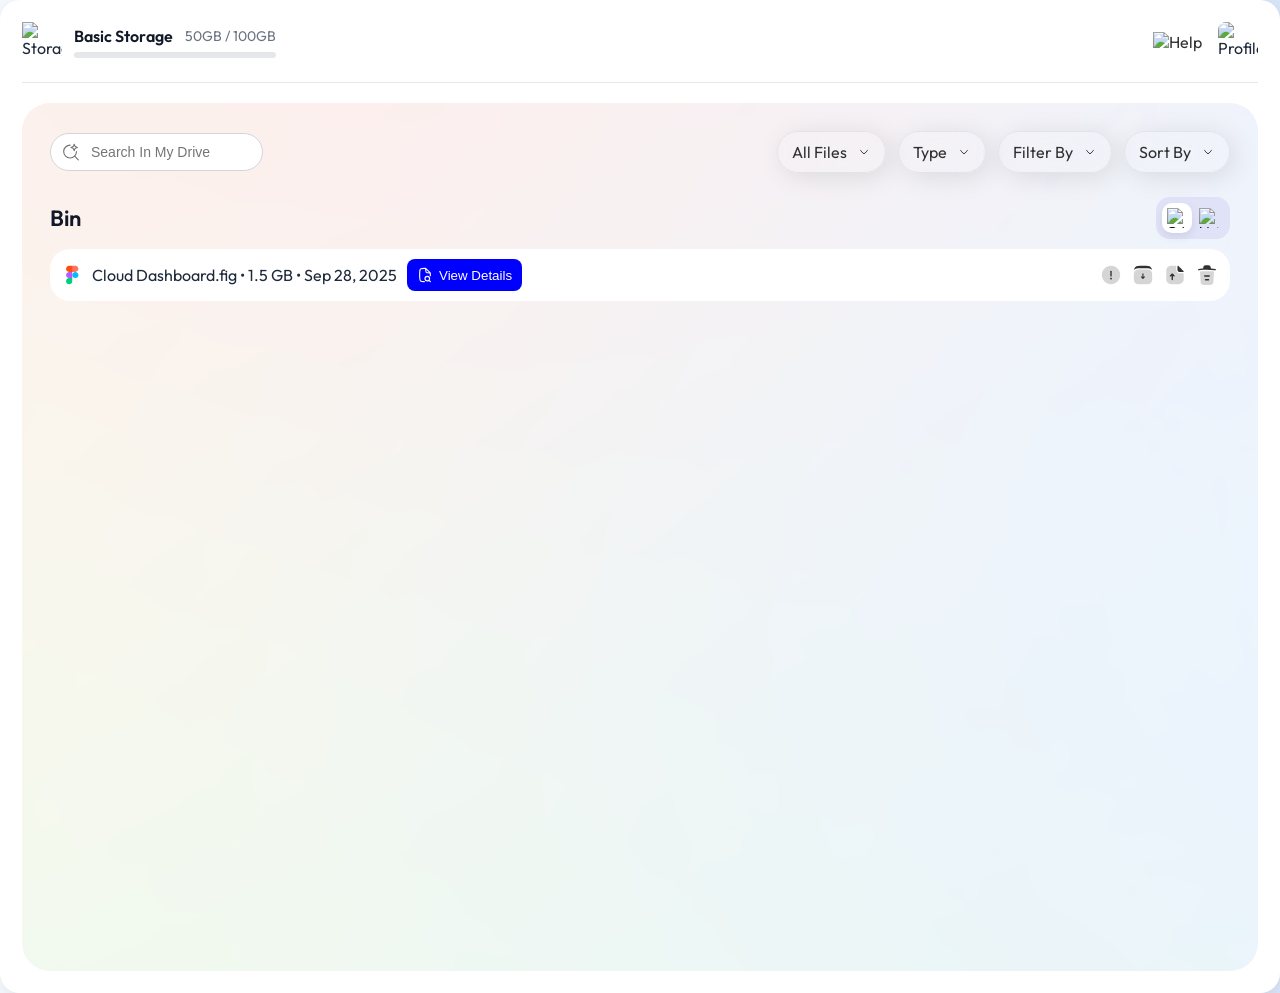
==== commit f7994836: "design issue fixing-2" ====
--- a/pages/bin.html
+++ b/pages/bin.html
@@ -5,6 +5,7 @@
   <meta charset="UTF-8" />
   <meta name="viewport" content="width=device-width, initial-scale=1.0" />
   <title>Bin - M'Clime</title>
+  <link rel="stylesheet" href="../assets/styles/common.css" />
   <link rel="stylesheet" href="../assets/styles/bin-styles.css" />
 </head>
 
@@ -54,7 +55,7 @@
         <div class="filters">
           <div class="custom-dropdown" data-filter="category">
             <button class="dropdown-btn">
-              <span>All Files</span>
+              <span style="font-family: outfit;">All Files</span>
               <img src="../assets/images/arrow-down.svg" />
             </button>
             <ul class="dropdown-menu">
--- a/assets/styles/common.css
+++ b/assets/styles/common.css
@@ -0,0 +1,170 @@
+* {
+  margin: 0;
+  padding: 0;
+  box-sizing: border-box;
+}
+
+@font-face {
+  font-family: "Outfit";
+  src: url("/fonts/Outfit/static/Outfit-Thin.ttf") format("truetype");
+  font-weight: 100;
+}
+
+@font-face {
+  font-family: "Outfit";
+  src: url("/fonts/Outfit/static/Outfit-ExtraLight.ttf")
+    format("truetype");
+  font-weight: 200;
+}
+
+@font-face {
+  font-family: "Outfit";
+  src: url("/fonts/Outfit/static/Outfit-Light.ttf") format("truetype");
+  font-weight: 300;
+}
+
+@font-face {
+  font-family: "Outfit";
+  src: url("/fonts/Outfit/static/Outfit-Regular.ttf") format("truetype");
+  font-weight: 400;
+}
+
+@font-face {
+  font-family: "Outfit";
+  src: url("/fonts/Outfit/static/Outfit-Medium.ttf") format("truetype");
+  font-weight: 500;
+}
+
+@font-face {
+  font-family: "Outfit";
+  src: url("/fonts/Outfit/static/Outfit-SemiBold.ttf")
+    format("truetype");
+  font-weight: 600;
+}
+
+@font-face {
+  font-family: "Outfit";
+  src: url("/fonts/Outfit/static/Outfit-Bold.ttf") format("truetype");
+  font-weight: 700;
+}
+
+@font-face {
+  font-family: "Outfit";
+  src: url("/fonts/Outfit/static/Outfit-ExtraBold.ttf")
+    format("truetype");
+  font-weight: 800;
+}
+
+@font-face {
+  font-family: "Outfit";
+  src: url("/fonts/Outfit/static/Outfit-Black.ttf") format("truetype");
+  font-weight: 900;
+}
+
+:root {
+  --primary: #5b21b6;
+  --text-white: #ffffff;
+  --primary-light: #7c3aed;
+  --secondary: #3b82f6;
+  --primary: #0000ff; /* Main primary */
+  --primary-light: #8080ff; /* Light version of primary */
+  --secondary: #4d4dff; /* Secondary blue */
+
+  --text-primary: #1e293b;
+  --text-secondary: #64748b;
+  --text-tertiary: #94a3b8;
+  --text-base: #313131;
+  --border: #e2e8f0;
+  --shadow: 0 4px 16px rgba(0, 0, 0, 0.08);
+  --grad-start: rgba(209, 223, 243, 0.2);
+  --grad-mid: rgba(209, 223, 243, 0.5);
+  --grad-end: rgba(207, 223, 245, 0.8);
+  --sidebar-width-expanded: 250px;
+  --sidebar-width-collapsed: 70px;
+  --outfit: "Outfit", sans-serif;
+}
+
+body {
+  font-family: var(--outfit) !important;
+  color: var(--text-primary);
+  min-height: 100vh;
+  background: linear-gradient(
+    90deg,
+    var(--grad-start) 10%,
+    var(--grad-mid) 50%,
+    var(--grad-end) 100%
+  );
+  overflow-x: hidden;
+}
+
+.dashboard-wrapper {
+  min-height: 100vh;
+  display: flex;
+  position: relative;
+}
+
+/* Global Modal styles (shared design) */
+#modal-overlay {
+  position: fixed;
+  inset: 0;
+  display: none;
+  align-items: center;
+  justify-content: center;
+  background: rgba(12, 20, 30, 0.38);
+  z-index: 2200;
+  padding: 24px;
+}
+
+#modal-overlay.open { display: flex; }
+
+#modal-overlay .modal-dialog {
+  background: #fff;
+  border-radius: 12px;
+  width: 520px;
+  max-width: 100%;
+  box-shadow: 0 18px 48px rgba(0,0,0,0.22);
+  border: 4px solid rgba(27, 114, 255, 0.18);
+  position: relative;
+  padding: 22px 24px;
+  transform-origin: center top;
+  transition: transform 180ms ease, opacity 180ms ease;
+  opacity: 0;
+  transform: translateY(12px) scale(.98);
+}
+
+#modal-overlay.open .modal-dialog { opacity: 1; transform: translateY(0) scale(1); }
+
+#modal-overlay .modal-close {
+  position: absolute;
+  right: 12px;
+  top: 10px;
+  background: #fff;
+  border-radius: 18px;
+  width: 34px;
+  height: 34px;
+  border: 1px solid #eef2f7;
+  display: flex;
+  align-items: center;
+  justify-content: center;
+  font-size: 16px;
+  cursor: pointer;
+  box-shadow: 0 2px 6px rgba(0,0,0,0.06);
+}
+
+#modal-overlay .modal-body h3 { margin: 6px 0 14px; font-size: 18px; font-weight:700; }
+
+#modal-overlay .file-info-list .row { display:flex; justify-content: space-between; padding:10px 0; border-bottom:1px solid #f0f3f7; }
+#modal-overlay .rename-input-wrapper input { width:100%; padding:12px 14px; border-radius:32px; border:1px solid #e6e9ef; font-size:14px; }
+
+#modal-overlay .modal-actions { display:flex; justify-content:flex-end; gap:12px; margin-top:16px; }
+
+#modal-overlay .btn { padding:8px 16px; border-radius:20px; cursor:pointer; border:none; font-weight:600; }
+#modal-overlay .btn-link { background: transparent; color: #0b47ff; }
+#modal-overlay .btn-primary { background: linear-gradient(90deg,#0b47ff,#5b21b6); color:#fff; padding:8px 18px; border-radius:999px; box-shadow:0 6px 18px rgba(11,71,255,0.12); }
+#modal-overlay .btn-danger { background:#ef4444; color:#fff; }
+
+/* dialog variants */
+#modal-overlay .modal-dialog.info { border-color: rgba(27, 114, 255, 0.18); }
+#modal-overlay .modal-dialog.danger { border-color: rgba(239, 68, 68, 0.18); }
+#modal-overlay .modal-dialog.restore { border-color: rgba(16, 185, 129, 0.18); }
+
--- a/assets/styles/bin-styles.css
+++ b/assets/styles/bin-styles.css
@@ -177,6 +177,7 @@
   backdrop-filter: blur(23px);
   box-shadow: 5px 4px 27px 0px #0000001A;
   border-radius: 100px;
+  font-family:  var(--outfit);
 }
 
 .dropdown-btn img {
@@ -234,9 +235,27 @@
 }
 
 .dropdown-menu li {
+  display: flex;
+  align-items: center;
+  gap: 10px;
   padding: 10px 14px;
   cursor: pointer;
   font-size: 14px;
+}
+
+.dropdown-menu li img {
+  width: 20px;
+  height: 20px;
+  flex-shrink: 0;
+}
+
+.dropdown-menu li:first-child {
+  border-bottom: 1px solid #eef2f7;
+  padding-bottom: 12px;
+}
+
+.dropdown-menu li.danger {
+  color: #dc2626;
 }
 
 .dropdown-menu li:hover {
@@ -448,11 +467,13 @@
 }
 
 .file-menu {
+  position: absolute;
   right: 0;
+  left: auto;
   top: 26px;
-  min-width: max-content;
-  max-width: 170px;
-  width: 100%;
+  min-width: 140px;
+  max-width: 240px;
+  width: auto;
   z-index: 1100;
   pointer-events: auto;
 }
@@ -460,6 +481,23 @@
 .file-actions.active .file-menu {
   display: block;
 }
+
+/* Ensure file menus align to the trigger and do not stretch full width */
+.dropdown-menu.file-menu {
+  left: auto;
+  right: 0;
+  width: auto;
+  min-width: 140px;
+  max-width: 240px;
+  top: 26px;
+}
+
+/* Flip to left when space to the right is insufficient */
+.dropdown-menu.file-menu.open-left {
+  left: 0 !important;
+  right: auto !important;
+}
+
 
 .three-dots {
   width: 18px;
@@ -613,6 +651,8 @@
 .action-buttons {
   display: flex;
   gap: 8px;
+  justify-content: center;
+  align-items: center;
 }
 
 .action-btn {
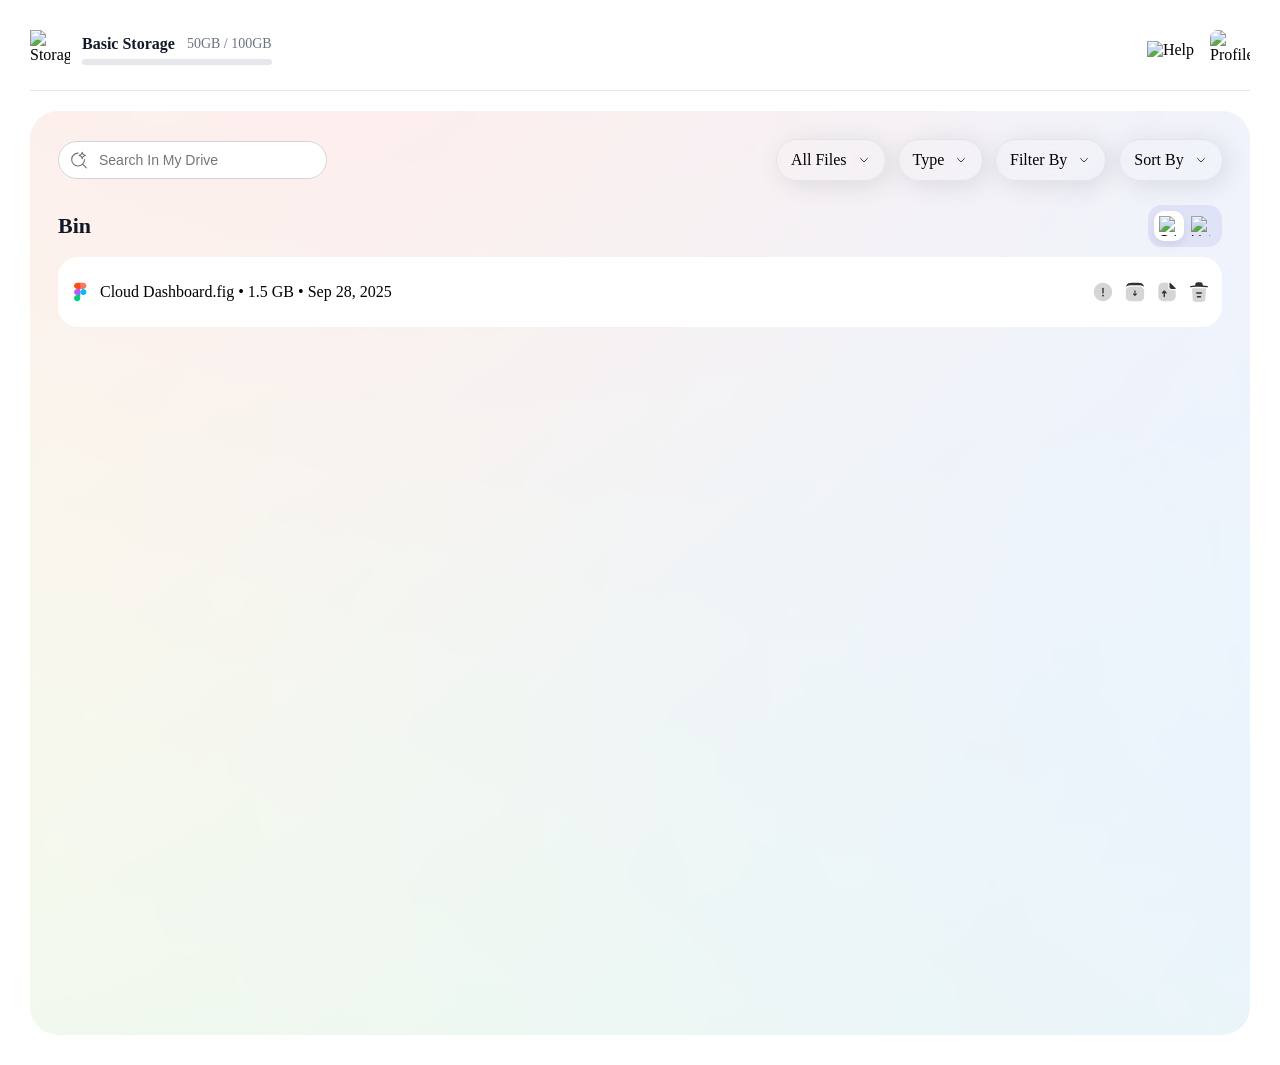
==== commit 2be69275: "Implemented the privacy policy and terms of use page" ====
--- a/pages/bin.html
+++ b/pages/bin.html
@@ -5,7 +5,6 @@
   <meta charset="UTF-8" />
   <meta name="viewport" content="width=device-width, initial-scale=1.0" />
   <title>Bin - M'Clime</title>
-  <link rel="stylesheet" href="../assets/styles/common.css" />
   <link rel="stylesheet" href="../assets/styles/bin-styles.css" />
 </head>
 
@@ -35,10 +34,10 @@
           </button>
 
           <ul class="dropdown-menu help-menu">
-            <li>Privacy Policy</li>
-            <li>Terms of Use</li>
-            <li>Contact Us</li>
-            <li>Send Feedback</li>
+            <li><a href="#privacypolicy">Privacy Policy</a></li>
+            <li><a href="#termsofuse">Terms of Use</a></li>
+            <li><a href="#contact">Contact Us</a></li>
+            <li><a href="#feedback">Send Feedback</a></li>
           </ul>
         </div>
 
@@ -55,7 +54,7 @@
         <div class="filters">
           <div class="custom-dropdown" data-filter="category">
             <button class="dropdown-btn">
-              <span style="font-family: outfit;">All Files</span>
+              <span>All Files</span>
               <img src="../assets/images/arrow-down.svg" />
             </button>
             <ul class="dropdown-menu">
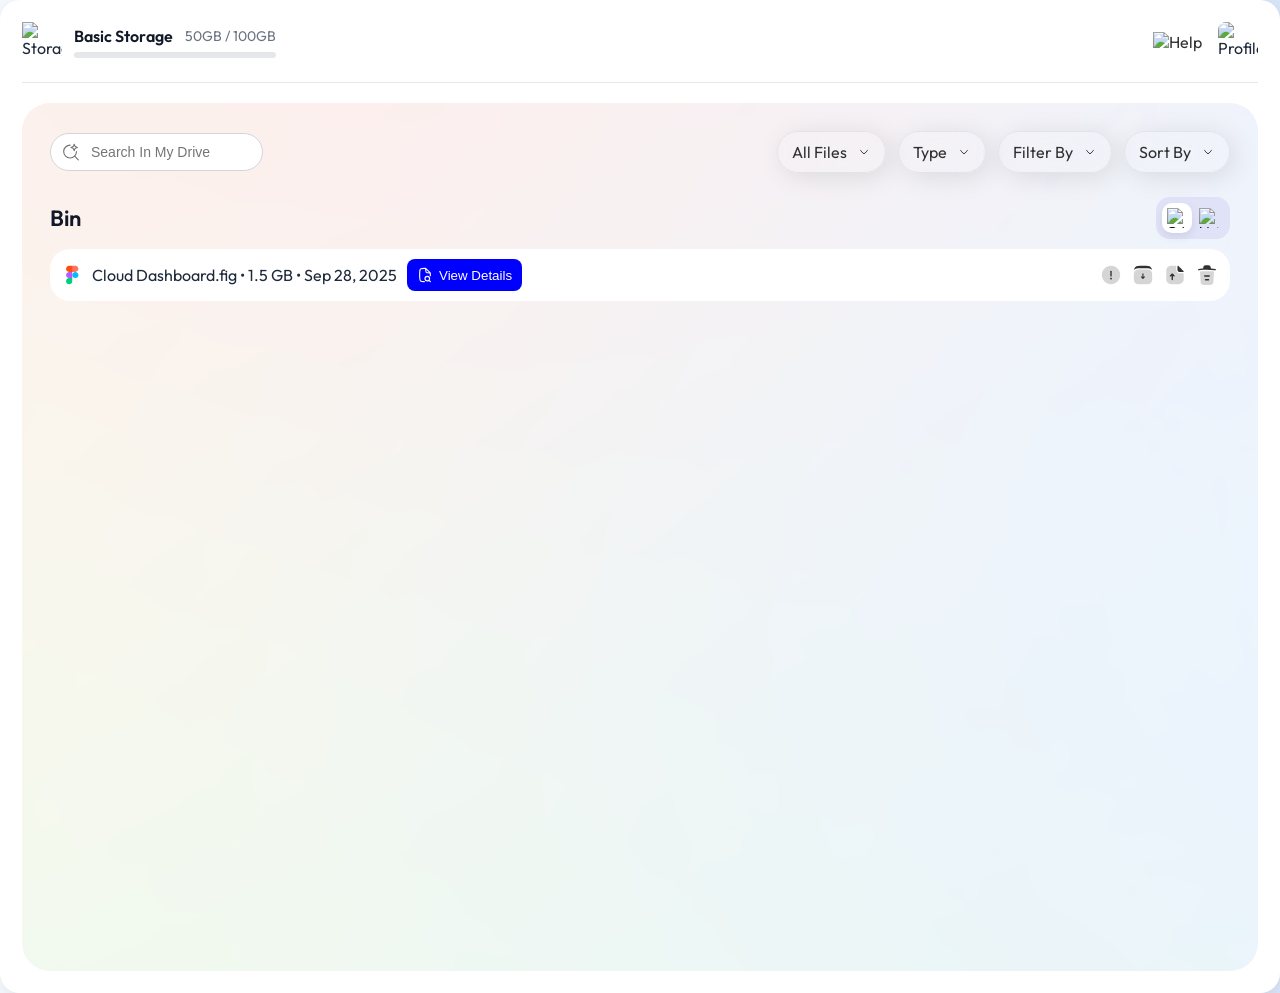
==== commit ea4389cf: "designnnn fixxx" ====
--- a/pages/bin.html
+++ b/pages/bin.html
@@ -5,6 +5,7 @@
   <meta charset="UTF-8" />
   <meta name="viewport" content="width=device-width, initial-scale=1.0" />
   <title>Bin - M'Clime</title>
+  <link rel="stylesheet" href="../assets/styles/common.css" />
   <link rel="stylesheet" href="../assets/styles/bin-styles.css" />
 </head>
 
@@ -54,7 +55,7 @@
         <div class="filters">
           <div class="custom-dropdown" data-filter="category">
             <button class="dropdown-btn">
-              <span>All Files</span>
+              <span style="font-family: outfit;">All Files</span>
               <img src="../assets/images/arrow-down.svg" />
             </button>
             <ul class="dropdown-menu">
--- a/assets/styles/common.css
+++ b/assets/styles/common.css
@@ -0,0 +1,170 @@
+* {
+  margin: 0;
+  padding: 0;
+  box-sizing: border-box;
+}
+
+@font-face {
+  font-family: "Outfit";
+  src: url("/fonts/Outfit/static/Outfit-Thin.ttf") format("truetype");
+  font-weight: 100;
+}
+
+@font-face {
+  font-family: "Outfit";
+  src: url("/fonts/Outfit/static/Outfit-ExtraLight.ttf")
+    format("truetype");
+  font-weight: 200;
+}
+
+@font-face {
+  font-family: "Outfit";
+  src: url("/fonts/Outfit/static/Outfit-Light.ttf") format("truetype");
+  font-weight: 300;
+}
+
+@font-face {
+  font-family: "Outfit";
+  src: url("/fonts/Outfit/static/Outfit-Regular.ttf") format("truetype");
+  font-weight: 400;
+}
+
+@font-face {
+  font-family: "Outfit";
+  src: url("/fonts/Outfit/static/Outfit-Medium.ttf") format("truetype");
+  font-weight: 500;
+}
+
+@font-face {
+  font-family: "Outfit";
+  src: url("/fonts/Outfit/static/Outfit-SemiBold.ttf")
+    format("truetype");
+  font-weight: 600;
+}
+
+@font-face {
+  font-family: "Outfit";
+  src: url("/fonts/Outfit/static/Outfit-Bold.ttf") format("truetype");
+  font-weight: 700;
+}
+
+@font-face {
+  font-family: "Outfit";
+  src: url("/fonts/Outfit/static/Outfit-ExtraBold.ttf")
+    format("truetype");
+  font-weight: 800;
+}
+
+@font-face {
+  font-family: "Outfit";
+  src: url("/fonts/Outfit/static/Outfit-Black.ttf") format("truetype");
+  font-weight: 900;
+}
+
+:root {
+  --primary: #5b21b6;
+  --text-white: #ffffff;
+  --primary-light: #7c3aed;
+  --secondary: #3b82f6;
+  --primary: #0000ff; /* Main primary */
+  --primary-light: #8080ff; /* Light version of primary */
+  --secondary: #4d4dff; /* Secondary blue */
+
+  --text-primary: #1e293b;
+  --text-secondary: #64748b;
+  --text-tertiary: #94a3b8;
+  --text-base: #313131;
+  --border: #e2e8f0;
+  --shadow: 0 4px 16px rgba(0, 0, 0, 0.08);
+  --grad-start: rgba(209, 223, 243, 0.2);
+  --grad-mid: rgba(209, 223, 243, 0.5);
+  --grad-end: rgba(207, 223, 245, 0.8);
+  --sidebar-width-expanded: 250px;
+  --sidebar-width-collapsed: 70px;
+  --outfit: "Outfit", sans-serif;
+}
+
+body {
+  font-family: var(--outfit) !important;
+  color: var(--text-primary);
+  min-height: 100vh;
+  background: linear-gradient(
+    90deg,
+    var(--grad-start) 10%,
+    var(--grad-mid) 50%,
+    var(--grad-end) 100%
+  );
+  overflow-x: hidden;
+}
+
+.dashboard-wrapper {
+  min-height: 100vh;
+  display: flex;
+  position: relative;
+}
+
+/* Global Modal styles (shared design) */
+#modal-overlay {
+  position: fixed;
+  inset: 0;
+  display: none;
+  align-items: center;
+  justify-content: center;
+  background: rgba(12, 20, 30, 0.38);
+  z-index: 2200;
+  padding: 24px;
+}
+
+#modal-overlay.open { display: flex; }
+
+#modal-overlay .modal-dialog {
+  background: #fff;
+  border-radius: 12px;
+  width: 520px;
+  max-width: 100%;
+  box-shadow: 0 18px 48px rgba(0,0,0,0.22);
+  border: 4px solid rgba(27, 114, 255, 0.18);
+  position: relative;
+  padding: 22px 24px;
+  transform-origin: center top;
+  transition: transform 180ms ease, opacity 180ms ease;
+  opacity: 0;
+  transform: translateY(12px) scale(.98);
+}
+
+#modal-overlay.open .modal-dialog { opacity: 1; transform: translateY(0) scale(1); }
+
+#modal-overlay .modal-close {
+  position: absolute;
+  right: 12px;
+  top: 10px;
+  background: #fff;
+  border-radius: 18px;
+  width: 34px;
+  height: 34px;
+  border: 1px solid #eef2f7;
+  display: flex;
+  align-items: center;
+  justify-content: center;
+  font-size: 16px;
+  cursor: pointer;
+  box-shadow: 0 2px 6px rgba(0,0,0,0.06);
+}
+
+#modal-overlay .modal-body h3 { margin: 6px 0 14px; font-size: 18px; font-weight:700; }
+
+#modal-overlay .file-info-list .row { display:flex; justify-content: space-between; padding:10px 0; border-bottom:1px solid #f0f3f7; }
+#modal-overlay .rename-input-wrapper input { width:100%; padding:12px 14px; border-radius:32px; border:1px solid #e6e9ef; font-size:14px; }
+
+#modal-overlay .modal-actions { display:flex; justify-content:flex-end; gap:12px; margin-top:16px; }
+
+#modal-overlay .btn { padding:8px 16px; border-radius:20px; cursor:pointer; border:none; font-weight:600; }
+#modal-overlay .btn-link { background: transparent; color: #0b47ff; }
+#modal-overlay .btn-primary { background: linear-gradient(90deg,#0b47ff,#5b21b6); color:#fff; padding:8px 18px; border-radius:999px; box-shadow:0 6px 18px rgba(11,71,255,0.12); }
+#modal-overlay .btn-danger { background:#ef4444; color:#fff; }
+
+/* dialog variants */
+#modal-overlay .modal-dialog.info { border-color: rgba(27, 114, 255, 0.18); }
+#modal-overlay .modal-dialog.danger { border-color: rgba(239, 68, 68, 0.18); }
+#modal-overlay .modal-dialog.restore { border-color: rgba(16, 185, 129, 0.18); }
+
